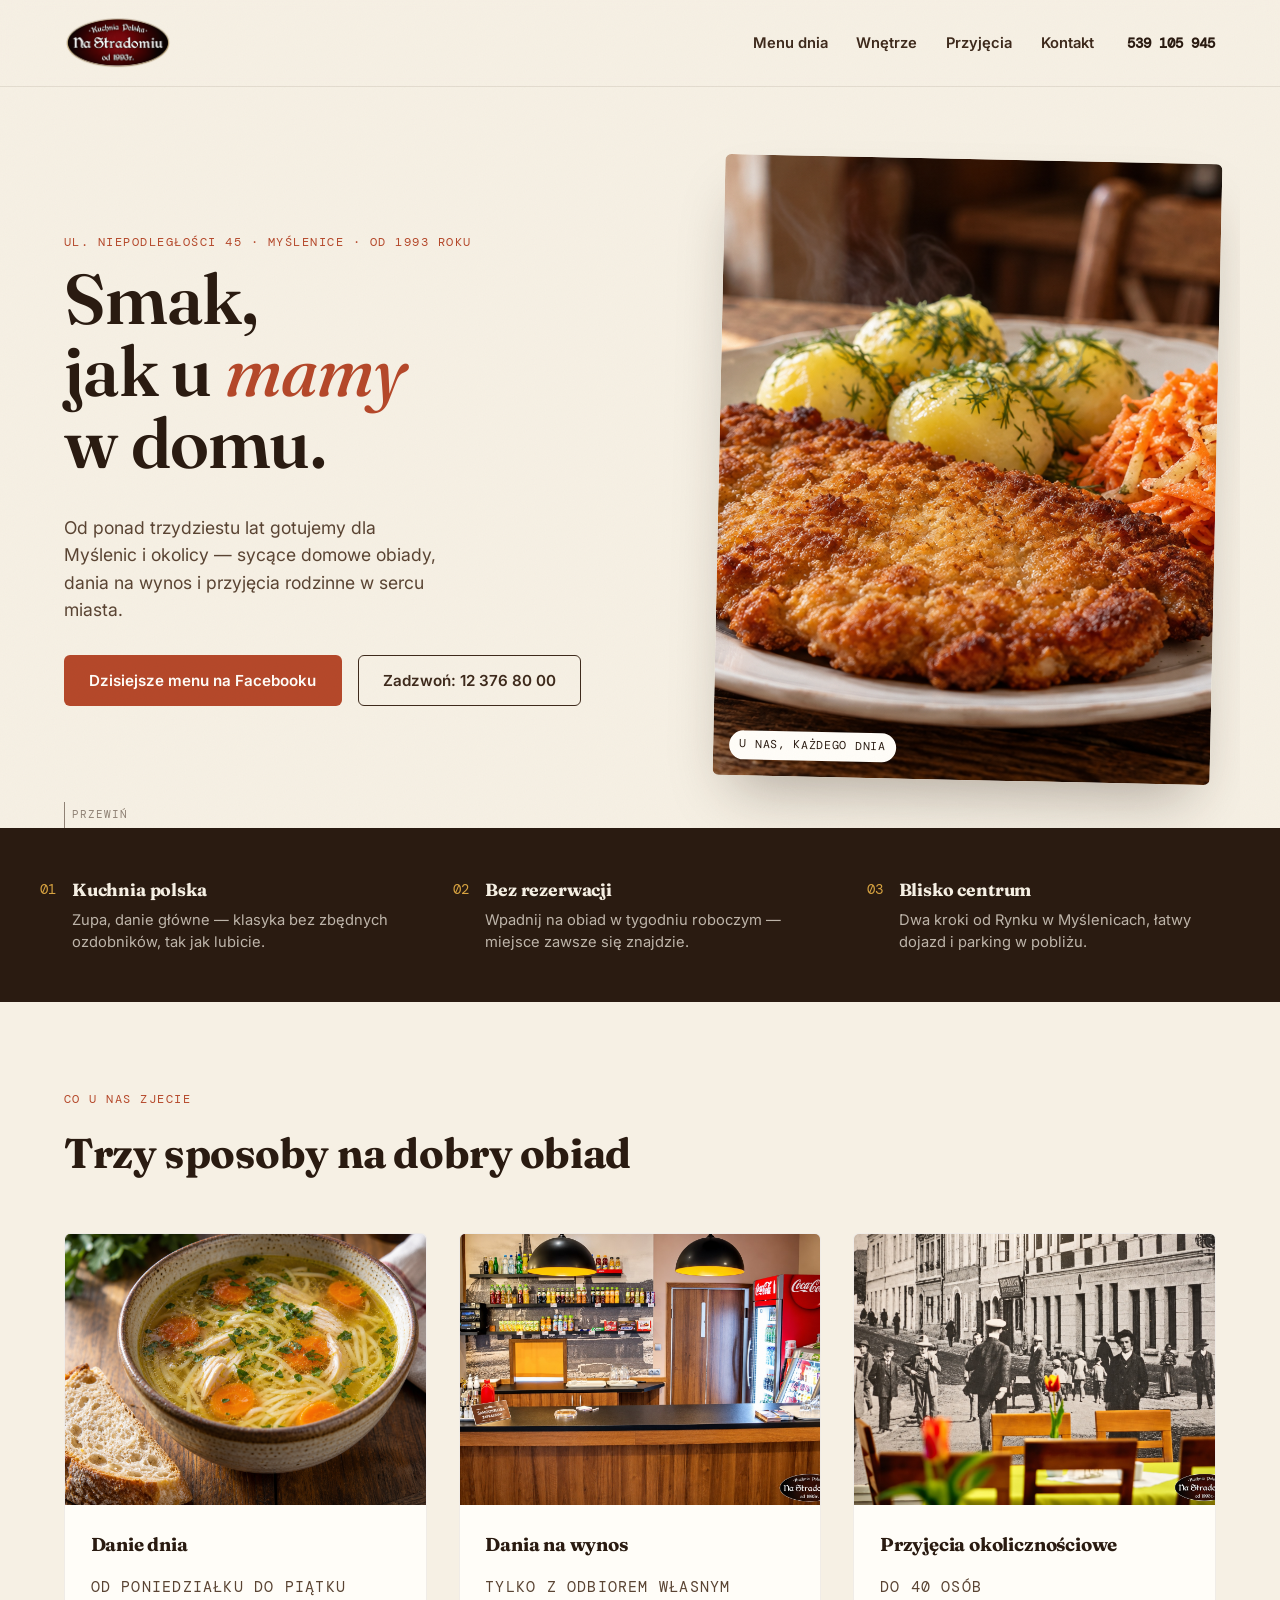
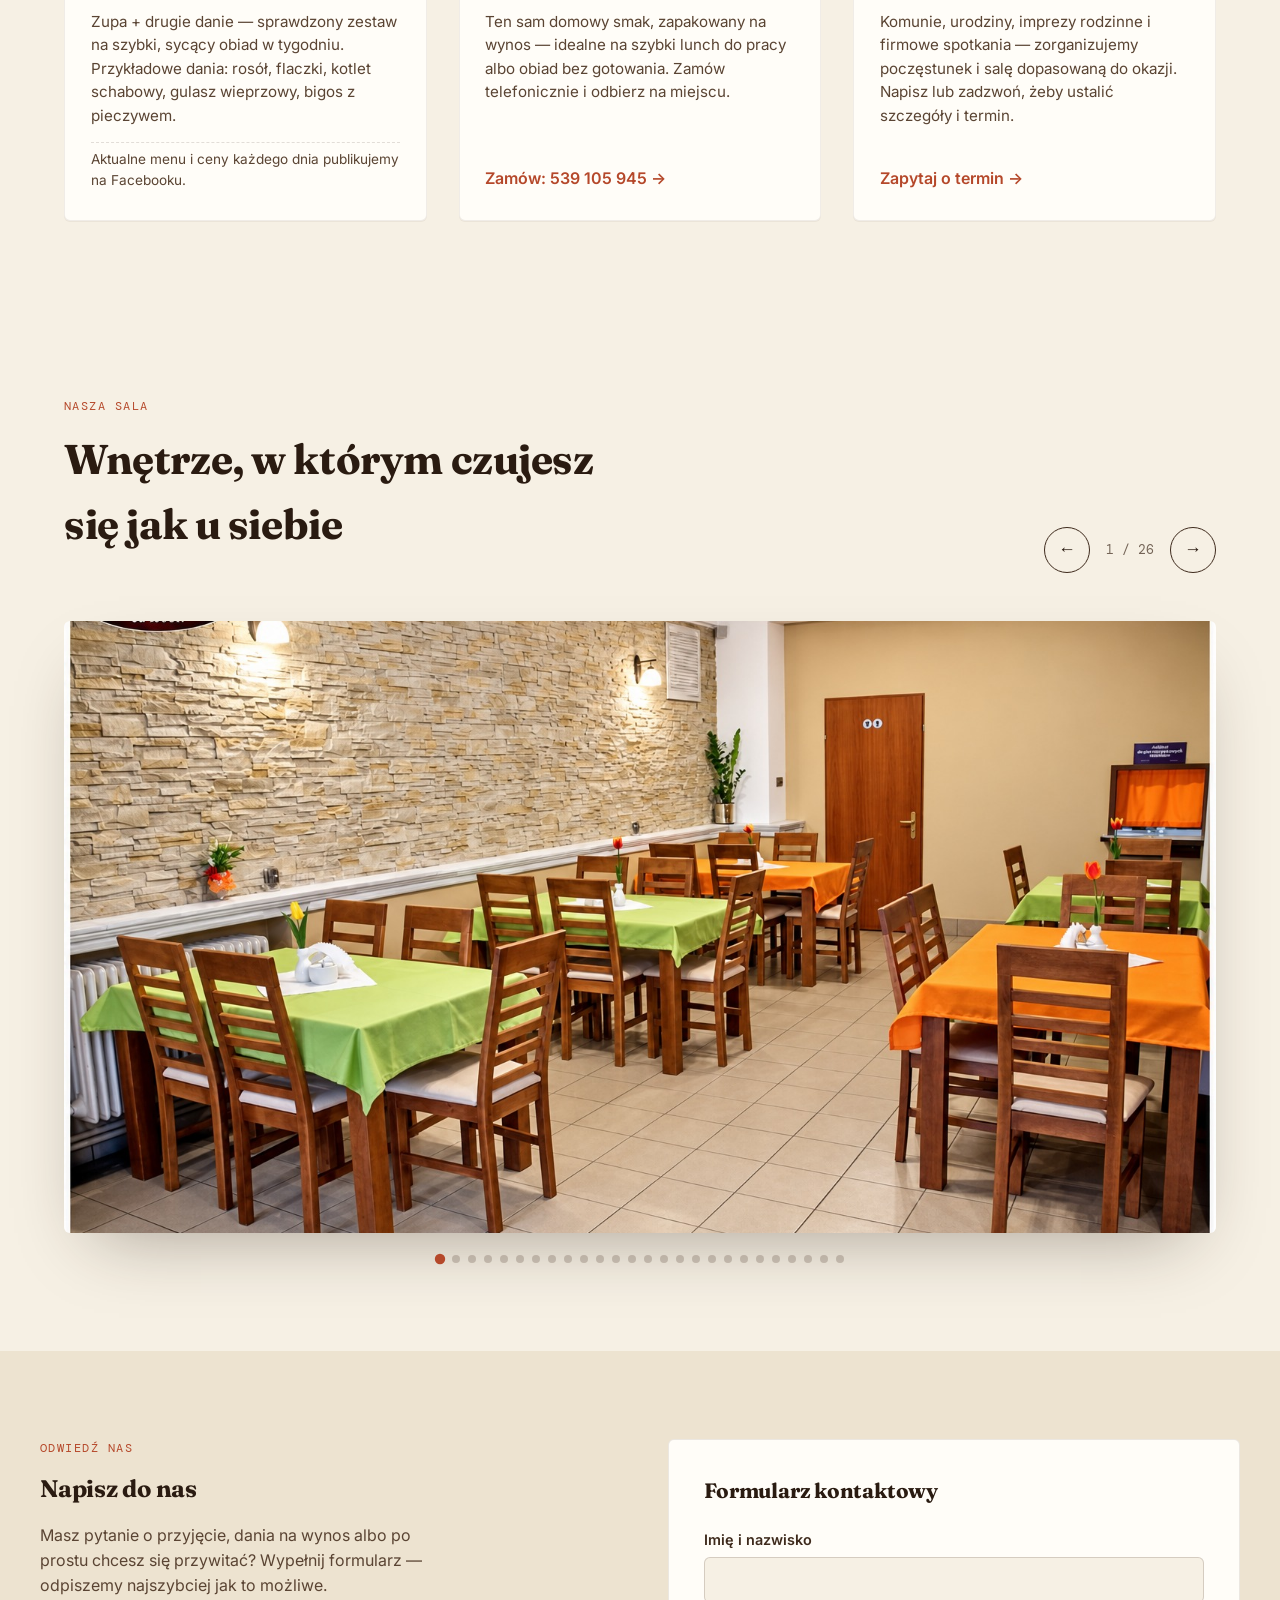
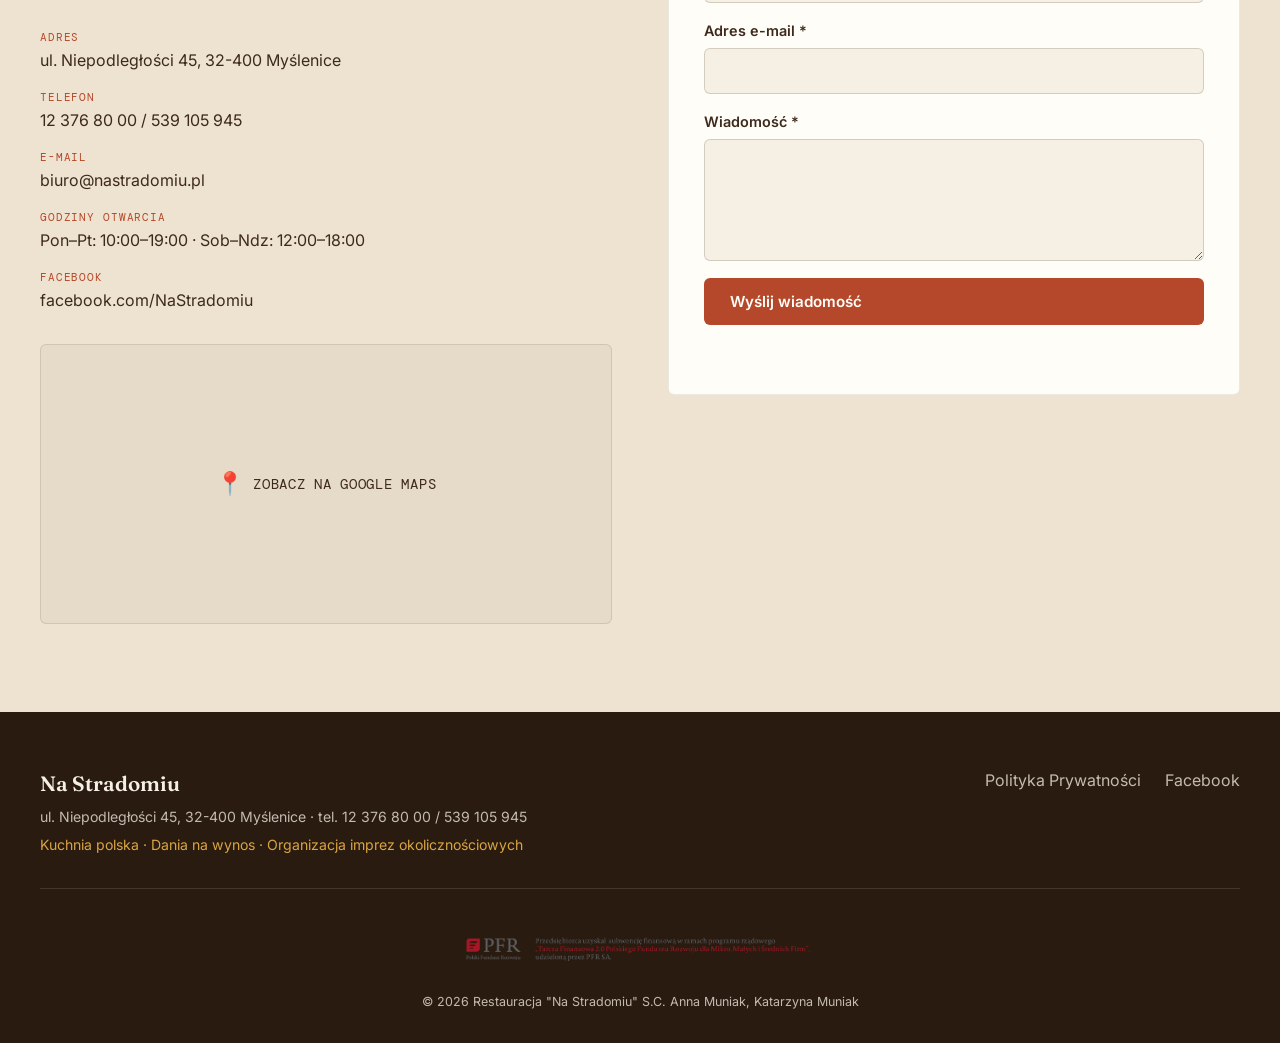
==== nastradomiu-redesign/index.html @ 619c1d96 "Add files via upload" ====
<!DOCTYPE html>
<html lang="pl">
<head>
<meta charset="UTF-8">
<meta name="viewport" content="width=device-width, initial-scale=1.0">
<title>Na Stradomiu — Kuchnia Polska w Myślenicach</title>
<meta name="description" content="Restauracja Na Stradomiu w Myślenicach — domowa kuchnia polska od 1993 roku. Danie dnia, dania na wynos, przyjęcia rodzinne do 40 osób.">
<link rel="preconnect" href="https://fonts.googleapis.com">
<link rel="preconnect" href="https://fonts.gstatic.com" crossorigin>
<link href="https://fonts.googleapis.com/css2?family=Fraunces:ital,opsz,wght@0,9..144,400;0,9..144,500;0,9..144,600;0,9..144,700;1,9..144,500&family=Inter:wght@400;500;600;700&family=DM+Mono:wght@400;500&display=swap" rel="stylesheet">
<link rel="stylesheet" href="styles.css">
</head>
<body>

<div class="grain"></div>

<header class="site-header" id="top">
  <div class="header-inner">
    <a class="brand" href="#top">
      <img class="brand-logo" src="assets/images/logo-transparent.png" alt="Na Stradomiu — Kuchnia Polska, od 1993r.">
    </a>
    <nav class="main-nav" aria-label="Nawigacja główna">
      <a href="#menu">Menu dnia</a>
      <a href="#galeria">Wnętrze</a>
      <a href="#przyjecia">Przyjęcia</a>
      <a href="#kontakt">Kontakt</a>
    </nav>
    <a class="btn btn-ghost header-cta" href="tel:+48539105945">539 105 945</a>
    <button class="nav-toggle" id="navToggle" aria-label="Otwórz menu" aria-expanded="false">
      <span></span><span></span><span></span>
    </button>
  </div>
  <nav class="mobile-nav" id="mobileNav" aria-label="Nawigacja mobilna">
    <a href="#menu">Menu dnia</a>
    <a href="#galeria">Wnętrze</a>
    <a href="#przyjecia">Przyjęcia</a>
    <a href="#kontakt">Kontakt</a>
    <a href="tel:+48539105945">Zadzwoń: 539 105 945</a>
  </nav>
</header>

<main id="main">

  <!-- HERO -->
  <section class="hero" id="hero">
    <canvas id="steamCanvas" aria-hidden="true"></canvas>
    <div class="hero-inner">
      <p class="eyebrow">ul. Niepodległości 45 · Myślenice · od 1993 roku</p>
      <h1 class="hero-title">
        Smak,<br>
        jak u <em>mamy</em> w&nbsp;domu.
      </h1>
      <p class="hero-lede">Od ponad trzydziestu lat gotujemy dla Myślenic i okolicy — sycące domowe obiady, dania na wynos i przyjęcia rodzinne w sercu miasta.</p>
      <div class="hero-actions">
        <a class="btn btn-primary" href="https://www.facebook.com/NaStradomiu/" target="_blank" rel="noopener">Dzisiejsze menu na Facebooku</a>
        <a class="btn btn-outline" href="tel:+48123768000">Zadzwoń: 12 376 80 00</a>
      </div>
    </div>
    <div class="hero-photo" data-parallax>
      <img src="assets/images/hero-daniedomowe.png" alt="Domowy obiad: kotlet schabowy z ziemniakami i surówką" loading="eager">
      <span class="photo-tag">u nas, każdego dnia</span>
    </div>
    <div class="scroll-cue" aria-hidden="true"><span></span>przewiń</div>
  </section>

  <!-- INFO STRIP -->
  <section class="info-strip">
    <div class="info-strip-inner">
      <div class="info-item">
        <span class="info-num">01</span>
        <div>
          <h3>Kuchnia polska</h3>
          <p>Zupa, danie główne — klasyka bez zbędnych ozdobników, tak jak lubicie.</p>
        </div>
      </div>
      <div class="info-item">
        <span class="info-num">02</span>
        <div>
          <h3>Bez rezerwacji</h3>
          <p>Wpadnij na obiad w tygodniu roboczym — miejsce zawsze się znajdzie.</p>
        </div>
      </div>
      <div class="info-item">
        <span class="info-num">03</span>
        <div>
          <h3>Blisko centrum</h3>
          <p>Dwa kroki od Rynku w Myślenicach, łatwy dojazd i parking w pobliżu.</p>
        </div>
      </div>
    </div>
  </section>

  <!-- MENU DNIA / WYNOS / PRZYJĘCIA -->
  <section class="offer" id="menu">
    <div class="section-head reveal">
      <p class="eyebrow">Co u nas zjecie</p>
      <h2>Trzy sposoby na dobry obiad</h2>
    </div>

    <div class="offer-grid">
      <article class="offer-card reveal">
        <div class="offer-photo">
          <img src="assets/images/food-zupa.png" alt="Domowa zupa rosół z makaronem — przykład dania dnia" loading="lazy">
        </div>
        <div class="offer-body">
          <h3>Danie dnia</h3>
          <p class="offer-when">od poniedziałku do piątku</p>
          <p>Zupa + drugie danie — sprawdzony zestaw na szybki, sycący obiad w tygodniu. Przykładowe dania: rosół, flaczki, kotlet schabowy, gulasz wieprzowy, bigos z pieczywem.</p>
          <p class="offer-note">Aktualne menu i ceny każdego dnia publikujemy na <a href="https://www.facebook.com/NaStradomiu/" target="_blank" rel="noopener">Facebooku</a>.</p>
        </div>
      </article>

      <article class="offer-card reveal">
        <div class="offer-photo offer-photo--interior">
          <img src="assets/images/enhanced/nastradomiu-06.jpg" alt="Lada z daniami na wynos w restauracji Na Stradomiu" loading="lazy">
        </div>
        <div class="offer-body">
          <h3>Dania na wynos</h3>
          <p class="offer-when">tylko z odbiorem własnym</p>
          <p>Ten sam domowy smak, zapakowany na wynos — idealne na szybki lunch do pracy albo obiad bez gotowania. Zamów telefonicznie i odbierz na miejscu.</p>
          <a class="text-link" href="tel:+48539105945">Zamów: 539 105 945 →</a>
        </div>
      </article>

      <article class="offer-card reveal" id="przyjecia">
        <div class="offer-photo offer-photo--interior">
          <img src="assets/images/enhanced/nastradomiu-20.jpg" alt="Sala restauracyjna przygotowana na przyjęcie okolicznościowe" loading="lazy">
        </div>
        <div class="offer-body">
          <h3>Przyjęcia okolicznościowe</h3>
          <p class="offer-when">do 40 osób</p>
          <p>Komunie, urodziny, imprezy rodzinne i firmowe spotkania — zorganizujemy poczęstunek i salę dopasowaną do okazji. Napisz lub zadzwoń, żeby ustalić szczegóły i termin.</p>
          <a class="text-link" href="#kontakt">Zapytaj o termin →</a>
        </div>
      </article>
    </div>
  </section>

  <!-- GALLERY -->
  <section class="gallery" id="galeria">
    <div class="section-head reveal gallery-head">
      <div>
        <p class="eyebrow">Nasza sala</p>
        <h2>Wnętrze, w którym czujesz się jak u siebie</h2>
      </div>
      <div class="gallery-controls">
        <button class="gallery-arrow" id="galleryPrev" aria-label="Poprzednie zdjęcie">←</button>
        <span class="gallery-count"><span id="galleryIndex">1</span> / <span id="galleryTotal">26</span></span>
        <button class="gallery-arrow" id="galleryNext" aria-label="Następne zdjęcie">→</button>
      </div>
    </div>
    <div class="carousel reveal">
      <div class="carousel-viewport" id="carouselViewport">
        <div class="carousel-track" id="galleryTrack"></div>
      </div>
      <div class="carousel-dots" id="carouselDots"></div>
    </div>
  </section>

  <!-- MAP + CONTACT -->
  <section class="contact" id="kontakt">
    <div class="contact-grid">
      <div class="contact-info reveal">
        <p class="eyebrow">Odwiedź nas</p>
        <h2>Napisz do nas</h2>
        <p class="contact-text">Masz pytanie o przyjęcie, dania na wynos albo po prostu chcesz się przywitać? Wypełnij formularz — odpiszemy najszybciej jak to możliwe.</p>

        <ul class="contact-list">
          <li>
            <span class="contact-label">Adres</span>
            <a href="https://maps.google.com/maps?ll=49.830799,19.940225&z=18&t=m&hl=pl&gl=PL" target="_blank" rel="noopener">ul. Niepodległości 45, 32-400 Myślenice</a>
          </li>
          <li>
            <span class="contact-label">Telefon</span>
            <a href="tel:+48123768000">12 376 80 00</a> / <a href="tel:+48539105945">539 105 945</a>
          </li>
          <li>
            <span class="contact-label">E-mail</span>
            <a href="mailto:biuro@nastradomiu.pl">biuro@nastradomiu.pl</a>
          </li>
          <li>
            <span class="contact-label">Godziny otwarcia</span>
            Pon–Pt: 10:00–19:00 · Sob–Ndz: 12:00–18:00
          </li>
          <li>
            <span class="contact-label">Facebook</span>
            <a href="https://www.facebook.com/NaStradomiu/" target="_blank" rel="noopener">facebook.com/NaStradomiu</a>
          </li>
        </ul>

        <a class="map-embed map-embed-link" href="https://maps.google.com/maps?ll=49.830799,19.940225&z=18&t=m&hl=pl&gl=PL" target="_blank" rel="noopener">
          <span class="map-embed-icon" aria-hidden="true">📍</span>
          <span>Zobacz na Google Maps</span>
        </a>
      </div>

      <form class="contact-form reveal" id="contactForm" novalidate>
        <h3>Formularz kontaktowy</h3>
        <label>
          <span>Imię i nazwisko</span>
          <input type="text" name="name" autocomplete="name">
        </label>
        <label>
          <span>Adres e-mail *</span>
          <input type="email" name="email" required autocomplete="email">
        </label>
        <label>
          <span>Wiadomość *</span>
          <textarea name="message" rows="5" required></textarea>
        </label>
        <button class="btn btn-primary" type="submit">Wyślij wiadomość</button>
        <p class="form-status" id="formStatus" role="status" aria-live="polite"></p>
      </form>
    </div>
  </section>

</main>

<footer class="site-footer">
  <div class="footer-inner">
    <div class="footer-brand">
      <span class="brand-mark">Na Stradomiu</span>
      <p>ul. Niepodległości 45, 32-400 Myślenice · tel. 12 376 80 00 / 539 105 945</p>
      <p class="footer-tags">Kuchnia polska · Dania na wynos · Organizacja imprez okolicznościowych</p>
    </div>
    <div class="footer-links">
      <a href="polityka-prywatnosci.html">Polityka Prywatności</a>
      <a href="https://www.facebook.com/NaStradomiu/" target="_blank" rel="noopener">Facebook</a>
    </div>
  </div>
  <div class="footer-legal">
    <img src="assets/images/pfr-info.png" alt="Informacja o wsparciu z Polskiego Funduszu Rozwoju" loading="lazy">
    <p>© <span id="year"></span> Restauracja "Na Stradomiu" S.C. Anna Muniak, Katarzyna Muniak</p>
  </div>
</footer>

<div class="toast" id="toast" role="alert" aria-live="assertive"></div>

<script src="https://cdnjs.cloudflare.com/ajax/libs/three.js/r128/three.min.js"></script>
<script src="https://cdnjs.cloudflare.com/ajax/libs/gsap/3.12.5/gsap.min.js"></script>
<script src="https://cdnjs.cloudflare.com/ajax/libs/gsap/3.12.5/ScrollTrigger.min.js"></script>
<script src="script.js"></script>
</body>
</html>
---- nastradomiu-redesign/styles.css ----
/* ===== Tokens ===== */
:root {
  --cream: #F6F0E4;
  --cream-deep: #EDE3D0;
  --brown: #3E2A1C;
  --brown-deep: #2A1B11;
  --terracotta: #B5482A;
  --terracotta-deep: #983A20;
  --mustard: #D9A441;
  --forest: #3B4B33;
  --paper: #FFFDF8;

  --font-display: "Fraunces", serif;
  --font-body: "Inter", sans-serif;
  --font-mono: "DM Mono", monospace;

  --radius: 6px;
  --ease: cubic-bezier(.22,.61,.36,1);
}

* { box-sizing: border-box; }
html { scroll-behavior: smooth; }

body {
  margin: 0;
  background: var(--cream);
  color: var(--brown);
  font-family: var(--font-body);
  font-size: 16px;
  line-height: 1.55;
  -webkit-font-smoothing: antialiased;
}

img { max-width: 100%; display: block; }

a { color: inherit; text-decoration: none; }

h1, h2, h3 {
  font-family: var(--font-display);
  color: var(--brown-deep);
  margin: 0 0 .4em;
  letter-spacing: -0.01em;
}

.eyebrow {
  font-family: var(--font-mono);
  text-transform: uppercase;
  font-size: 0.78rem;
  letter-spacing: 0.12em;
  color: var(--terracotta);
  margin: 0 0 0.9em;
}

.grain {
  position: fixed;
  inset: 0;
  pointer-events: none;
  z-index: 999;
  opacity: 0.035;
  mix-blend-mode: multiply;
  background-image: url("data:image/svg+xml,%3Csvg xmlns='http://www.w3.org/2000/svg' width='120' height='120'%3E%3Cfilter id='n'%3E%3CfeTurbulence type='fractalNoise' baseFrequency='0.9' numOctaves='2' stitchTiles='stitch'/%3E%3C/filter%3E%3Crect width='100%25' height='100%25' filter='url(%23n)'/%3E%3C/svg%3E");
}

/* ===== Buttons ===== */
.btn {
  display: inline-flex;
  align-items: center;
  gap: .5em;
  padding: .85em 1.6em;
  border-radius: var(--radius);
  font-family: var(--font-body);
  font-weight: 600;
  font-size: 0.95rem;
  border: 1.5px solid transparent;
  cursor: pointer;
  transition: transform .25s var(--ease), background .25s var(--ease), color .25s var(--ease), border-color .25s var(--ease);
}
.btn:hover { transform: translateY(-2px); }
.btn:focus-visible { outline: 3px solid var(--mustard); outline-offset: 2px; }

.btn-primary { background: var(--terracotta); color: var(--paper); }
.btn-primary:hover { background: var(--terracotta-deep); }

.btn-outline { border-color: var(--brown); color: var(--brown); background: transparent; }
.btn-outline:hover { background: var(--brown); color: var(--cream); }

.btn-ghost { border-color: transparent; color: var(--brown-deep); font-family: var(--font-mono); font-size: 0.9rem; padding: .6em 0; }
.btn-ghost:hover { color: var(--terracotta); transform: none; }

.text-link { color: var(--terracotta); font-weight: 600; }
.text-link:hover { text-decoration: underline; }

/* ===== Header ===== */
.site-header {
  position: sticky;
  top: 0;
  z-index: 100;
  background: rgba(246, 240, 228, 0.88);
  backdrop-filter: blur(10px);
  border-bottom: 1px solid rgba(62, 42, 28, 0.1);
}
.header-inner {
  max-width: 1200px;
  margin: 0 auto;
  padding: 1rem 1.5rem;
  display: flex;
  align-items: center;
  gap: 2rem;
}
.brand { display: flex; flex-direction: column; line-height: 1.1; }
.brand-mark { font-family: var(--font-display); font-weight: 600; font-size: 1.3rem; color: var(--brown-deep); }
.brand-sub { font-family: var(--font-mono); font-size: 0.68rem; letter-spacing: .06em; color: var(--terracotta); text-transform: uppercase; }
.brand-logo { height: 54px; width: auto; display: block; }

.main-nav { display: flex; gap: 1.8rem; margin-left: auto; }
.main-nav a { font-weight: 600; font-size: 0.92rem; position: relative; padding: .2em 0; }
.main-nav a::after {
  content: ""; position: absolute; left: 0; right: 0; bottom: -2px; height: 2px;
  background: var(--terracotta); transform: scaleX(0); transform-origin: left; transition: transform .3s var(--ease);
}
.main-nav a:hover::after { transform: scaleX(1); }

.header-cta { white-space: nowrap; }

.nav-toggle { display: none; flex-direction: column; gap: 5px; background: none; border: none; cursor: pointer; padding: .4em; }
.nav-toggle span { width: 22px; height: 2px; background: var(--brown-deep); transition: transform .25s var(--ease), opacity .25s var(--ease); }

.mobile-nav {
  display: none;
  flex-direction: column;
  background: var(--paper);
  border-bottom: 1px solid rgba(62,42,28,0.1);
  padding: 1rem 1.5rem 1.5rem;
}
.mobile-nav a { padding: .7em 0; font-weight: 600; border-bottom: 1px solid rgba(62,42,28,0.08); }

/* ===== Hero ===== */
.hero {
  position: relative;
  max-width: 1200px;
  margin: 0 auto;
  padding: 4.5rem 1.5rem 3rem;
  display: grid;
  grid-template-columns: 1.1fr 0.9fr;
  gap: 3rem;
  align-items: center;
  overflow: hidden;
}
#steamCanvas {
  position: absolute;
  top: -10%;
  right: -5%;
  width: 60%;
  height: 120%;
  pointer-events: none;
  opacity: 0.55;
  z-index: 0;
}
.hero-inner { position: relative; z-index: 1; }
.hero-title {
  font-size: clamp(2.6rem, 5.5vw, 4.4rem);
  line-height: 1.02;
  font-weight: 600;
  margin-bottom: 0.5em;
}
.hero-title em { font-style: italic; color: var(--terracotta); font-weight: 500; }
.hero-lede { font-size: 1.1rem; max-width: 34ch; color: #5A4433; margin-bottom: 1.8em; }
.hero-actions { display: flex; flex-wrap: wrap; gap: 1rem; }

.hero-photo {
  position: relative;
  z-index: 1;
  border-radius: var(--radius);
  overflow: hidden;
  aspect-ratio: 4/5;
  box-shadow: 0 30px 60px -20px rgba(42, 27, 17, 0.35);
  transform: rotate(1.2deg);
}
.hero-photo img { width: 100%; height: 100%; object-fit: cover; }
.photo-tag {
  position: absolute;
  bottom: 1rem; left: 1rem;
  background: var(--paper);
  font-family: var(--font-mono);
  font-size: 0.72rem;
  text-transform: uppercase;
  letter-spacing: .06em;
  padding: .5em .9em;
  border-radius: 999px;
  color: var(--brown-deep);
}

.scroll-cue {
  position: absolute;
  bottom: 0; left: 1.5rem;
  display: flex; align-items: center; gap: .6em;
  font-family: var(--font-mono); font-size: 0.7rem; text-transform: uppercase; letter-spacing: .1em;
  color: var(--brown); opacity: .55;
}
.scroll-cue span {
  width: 1px; height: 26px; background: var(--brown);
  animation: scrollpulse 1.8s ease-in-out infinite;
}
@keyframes scrollpulse { 0%,100% { transform: scaleY(1); opacity: .4; } 50% { transform: scaleY(0.5); opacity: 1; } }

/* ===== Info strip ===== */
.info-strip { background: var(--brown-deep); color: var(--cream); padding: 3rem 1.5rem; }
.info-strip-inner {
  max-width: 1200px; margin: 0 auto;
  display: grid; grid-template-columns: repeat(3, 1fr); gap: 2.5rem;
}
.info-item { display: flex; gap: 1rem; }
.info-num { font-family: var(--font-mono); color: var(--mustard); font-size: 0.85rem; padding-top: .2em; }
.info-item h3 { color: var(--cream); font-size: 1.1rem; margin-bottom: .3em; }
.info-item p { margin: 0; font-size: 0.92rem; color: rgba(246,240,228,0.72); }

/* ===== Sections generic ===== */
section { padding: 5.5rem 1.5rem; }
.section-head { max-width: 1200px; margin: 0 auto 3rem; }
.section-head h2 { font-size: clamp(1.9rem, 3.4vw, 2.6rem); max-width: 20ch; }

/* ===== Offer ===== */
.offer { max-width: 1200px; margin: 0 auto; padding-left: 1.5rem; padding-right: 1.5rem; }
.offer-grid { display: grid; grid-template-columns: repeat(3, 1fr); gap: 2rem; }
.offer-card {
  background: var(--paper);
  border-radius: var(--radius);
  overflow: hidden;
  box-shadow: 0 1px 0 rgba(62,42,28,0.06);
  border: 1px solid rgba(62,42,28,0.08);
  display: flex; flex-direction: column;
}
.offer-photo { aspect-ratio: 4/3; overflow: hidden; }
.offer-photo img { width: 100%; height: 100%; object-fit: cover; transition: transform .5s var(--ease); }
.offer-card:hover .offer-photo img { transform: scale(1.06); }
.offer-body { padding: 1.6rem 1.6rem 1.8rem; display: flex; flex-direction: column; gap: .6em; flex: 1; }
.offer-when { font-family: var(--font-mono); font-size: 0.72rem; text-transform: uppercase; letter-spacing: .08em; color: var(--forest); margin: 0; }
.offer-body p { margin: 0; color: #5A4433; font-size: 0.95rem; }
.offer-note { font-size: 0.85rem !important; padding-top: .4em; border-top: 1px dashed rgba(62,42,28,0.15); margin-top: .4em !important; }
.offer-body .text-link { margin-top: auto; padding-top: .5em; }

/* ===== Gallery / carousel ===== */
.gallery { max-width: 1200px; margin: 0 auto; }
.gallery-head { display: flex; align-items: flex-end; justify-content: space-between; gap: 2rem; flex-wrap: wrap; }
.gallery-controls { display: flex; align-items: center; gap: 1rem; }
.gallery-arrow {
  width: 46px; height: 46px;
  border-radius: 50%;
  border: 1.5px solid var(--brown);
  background: transparent;
  color: var(--brown-deep);
  font-size: 1.1rem;
  cursor: pointer;
  display: flex; align-items: center; justify-content: center;
  transition: background .25s var(--ease), color .25s var(--ease), transform .2s var(--ease);
}
.gallery-arrow:hover { background: var(--terracotta); border-color: var(--terracotta); color: var(--paper); transform: scale(1.06); }
.gallery-arrow:focus-visible { outline: 3px solid var(--mustard); outline-offset: 2px; }
.gallery-count { font-family: var(--font-mono); font-size: 0.82rem; color: var(--brown); opacity: .7; min-width: 3.5em; text-align: center; }

.carousel { position: relative; }
.carousel-viewport {
  overflow: hidden;
  border-radius: var(--radius);
  aspect-ratio: 16/8.5;
  box-shadow: 0 30px 70px -30px rgba(42,27,17,0.4);
  cursor: pointer;
}
.carousel-track {
  display: flex;
  height: 100%;
  transition: transform .6s var(--ease);
  will-change: transform;
}
.carousel-track img {
  width: 100%;
  height: 100%;
  flex-shrink: 0;
  object-fit: cover;
}
.carousel-dots {
  display: flex;
  justify-content: center;
  gap: .5rem;
  margin-top: 1.4rem;
}
.carousel-dots button {
  width: 8px; height: 8px;
  border-radius: 50%;
  border: none;
  background: rgba(62,42,28,0.22);
  padding: 0;
  cursor: pointer;
  transition: background .25s var(--ease), transform .25s var(--ease);
}
.carousel-dots button.active { background: var(--terracotta); transform: scale(1.3); }
.carousel-dots button:focus-visible { outline: 2px solid var(--mustard); outline-offset: 2px; }

.lightbox {
  position: fixed; inset: 0; z-index: 200;
  background: rgba(26, 17, 11, 0.92);
  display: none; align-items: center; justify-content: center;
  padding: 2rem;
}
.lightbox.open { display: flex; }
.lightbox img { max-height: 88vh; max-width: 90vw; border-radius: var(--radius); }
.lightbox-close {
  position: absolute; top: 1.5rem; right: 1.5rem;
  background: none; border: none; color: var(--cream); font-size: 2rem; cursor: pointer; line-height: 1;
}

/* ===== Contact ===== */
.contact { background: var(--cream-deep); }
.contact-grid {
  max-width: 1200px; margin: 0 auto;
  display: grid; grid-template-columns: 1fr 1fr; gap: 3.5rem;
  align-items: start;
}
.contact-text { color: #5A4433; max-width: 42ch; }
.contact-list { list-style: none; margin: 2rem 0; padding: 0; display: flex; flex-direction: column; gap: 1rem; }
.contact-list a:hover { color: var(--terracotta); }
.contact-label { display: block; font-family: var(--font-mono); font-size: 0.68rem; text-transform: uppercase; letter-spacing: .08em; color: var(--terracotta); margin-bottom: .2em; }

.map-embed { border-radius: var(--radius); overflow: hidden; border: 1px solid rgba(62,42,28,0.12); }
.map-embed iframe { display: block; }
.map-embed-link {
  display: flex; align-items: center; justify-content: center; gap: .6em;
  height: 280px; background: rgba(62,42,28,0.04);
  font-family: var(--font-mono); font-size: 0.9rem; text-transform: uppercase; letter-spacing: .05em;
  color: var(--brown); text-decoration: none; transition: background .2s ease, color .2s ease;
}
.map-embed-link:hover { background: var(--terracotta); color: var(--paper); }
.map-embed-icon { font-size: 1.4rem; }

.contact-form {
  background: var(--paper);
  padding: 2.2rem;
  border-radius: var(--radius);
  border: 1px solid rgba(62,42,28,0.1);
  display: flex; flex-direction: column; gap: 1.1rem;
}
.contact-form h3 { font-size: 1.3rem; margin-bottom: .2em; }
.contact-form label { display: flex; flex-direction: column; gap: .4em; font-size: 0.9rem; font-weight: 600; }
.contact-form input, .contact-form textarea {
  font-family: var(--font-body);
  font-size: 0.95rem;
  padding: .8em .9em;
  border: 1.5px solid rgba(62,42,28,0.18);
  border-radius: var(--radius);
  background: var(--cream);
  color: var(--brown-deep);
  resize: vertical;
}
.contact-form input:focus, .contact-form textarea:focus {
  outline: none; border-color: var(--terracotta);
}
.form-status { font-size: 0.85rem; margin: 0; min-height: 1.2em; color: var(--forest); font-weight: 600; }

/* ===== Footer ===== */
.site-footer { background: var(--brown-deep); color: rgba(246,240,228,0.75); padding: 3.5rem 1.5rem 2rem; }
.footer-inner {
  max-width: 1200px; margin: 0 auto 2rem;
  display: flex; justify-content: space-between; flex-wrap: wrap; gap: 2rem;
}
.footer-brand .brand-mark { color: var(--cream); }
.footer-brand p { margin: .4em 0 0; font-size: 0.88rem; }
.footer-tags { color: var(--mustard) !important; }
.footer-links { display: flex; gap: 1.5rem; align-items: flex-start; }
.footer-links a:hover { color: var(--mustard); }

.footer-legal {
  max-width: 1200px; margin: 0 auto;
  padding-top: 2rem; border-top: 1px solid rgba(246,240,228,0.12);
  display: flex; flex-direction: column; align-items: center; gap: 1rem; text-align: center;
}
.footer-legal img { max-width: 380px; opacity: 0.9; }
.footer-legal p { font-size: 0.78rem; margin: 0; }

/* ===== Toast ===== */
.toast {
  position: fixed; bottom: 1.5rem; left: 50%; transform: translateX(-50%) translateY(20px);
  background: var(--brown-deep); color: var(--cream);
  padding: .9em 1.4em; border-radius: var(--radius);
  font-size: 0.9rem; font-weight: 600;
  opacity: 0; pointer-events: none;
  transition: opacity .3s var(--ease), transform .3s var(--ease);
  z-index: 300; max-width: 90vw; text-align: center;
}
.toast.show { opacity: 1; transform: translateX(-50%) translateY(0); }

/* ===== Reveal (GSAP hook, CSS fallback) ===== */
.reveal { opacity: 1; }
@media (prefers-reduced-motion: no-preference) {
  .reveal { opacity: 0; transform: translateY(24px); }
}

/* ===== Responsive ===== */
@media (max-width: 900px) {
  .main-nav, .header-cta { display: none; }
  .nav-toggle { display: flex; }
  .mobile-nav.open { display: flex; }

  .hero { grid-template-columns: 1fr; padding-top: 2.5rem; }
  .hero-photo { order: -1; aspect-ratio: 16/10; transform: none; }
  #steamCanvas { display: none; }

  .info-strip-inner { grid-template-columns: 1fr; gap: 1.8rem; }
  .offer-grid { grid-template-columns: 1fr; }
  .contact-grid { grid-template-columns: 1fr; }
  section { padding: 3.5rem 1.2rem; }
  .carousel-viewport { aspect-ratio: 4/3.2; }
  .gallery-head { align-items: flex-start; }
}
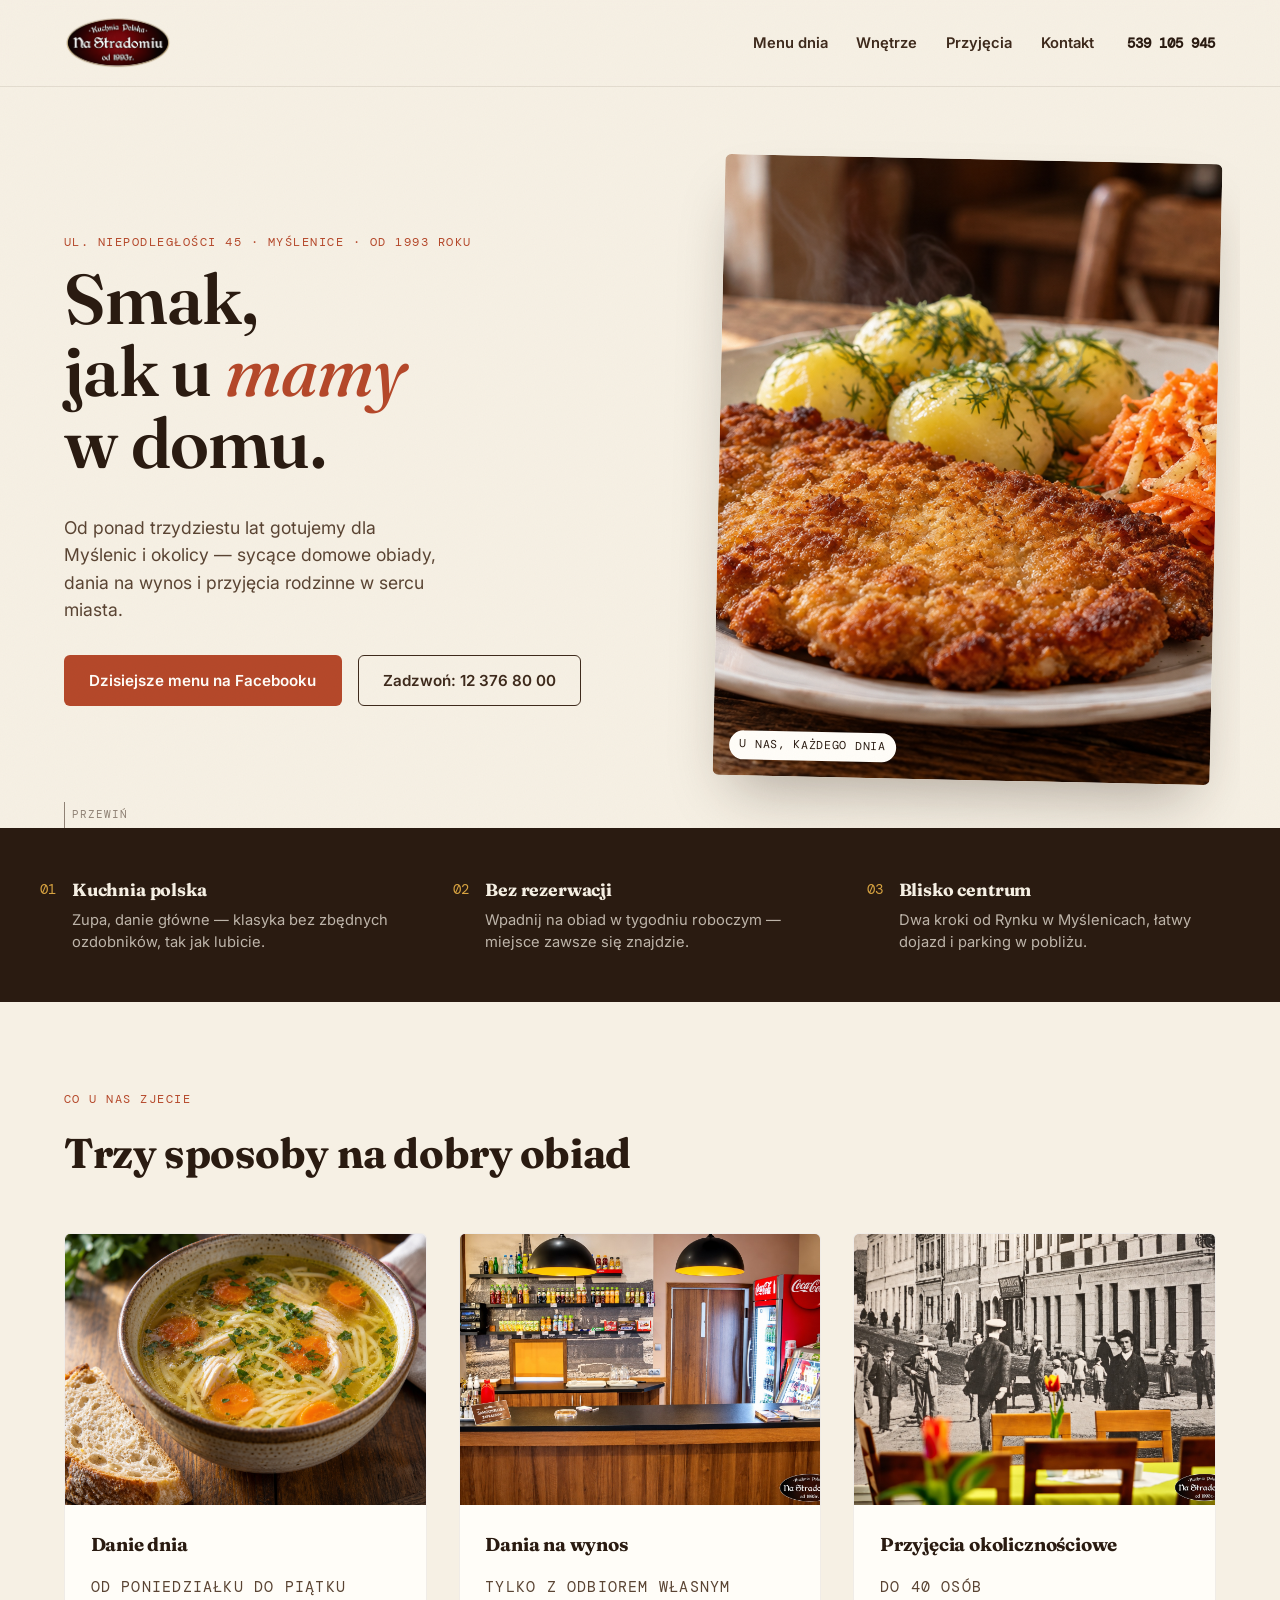
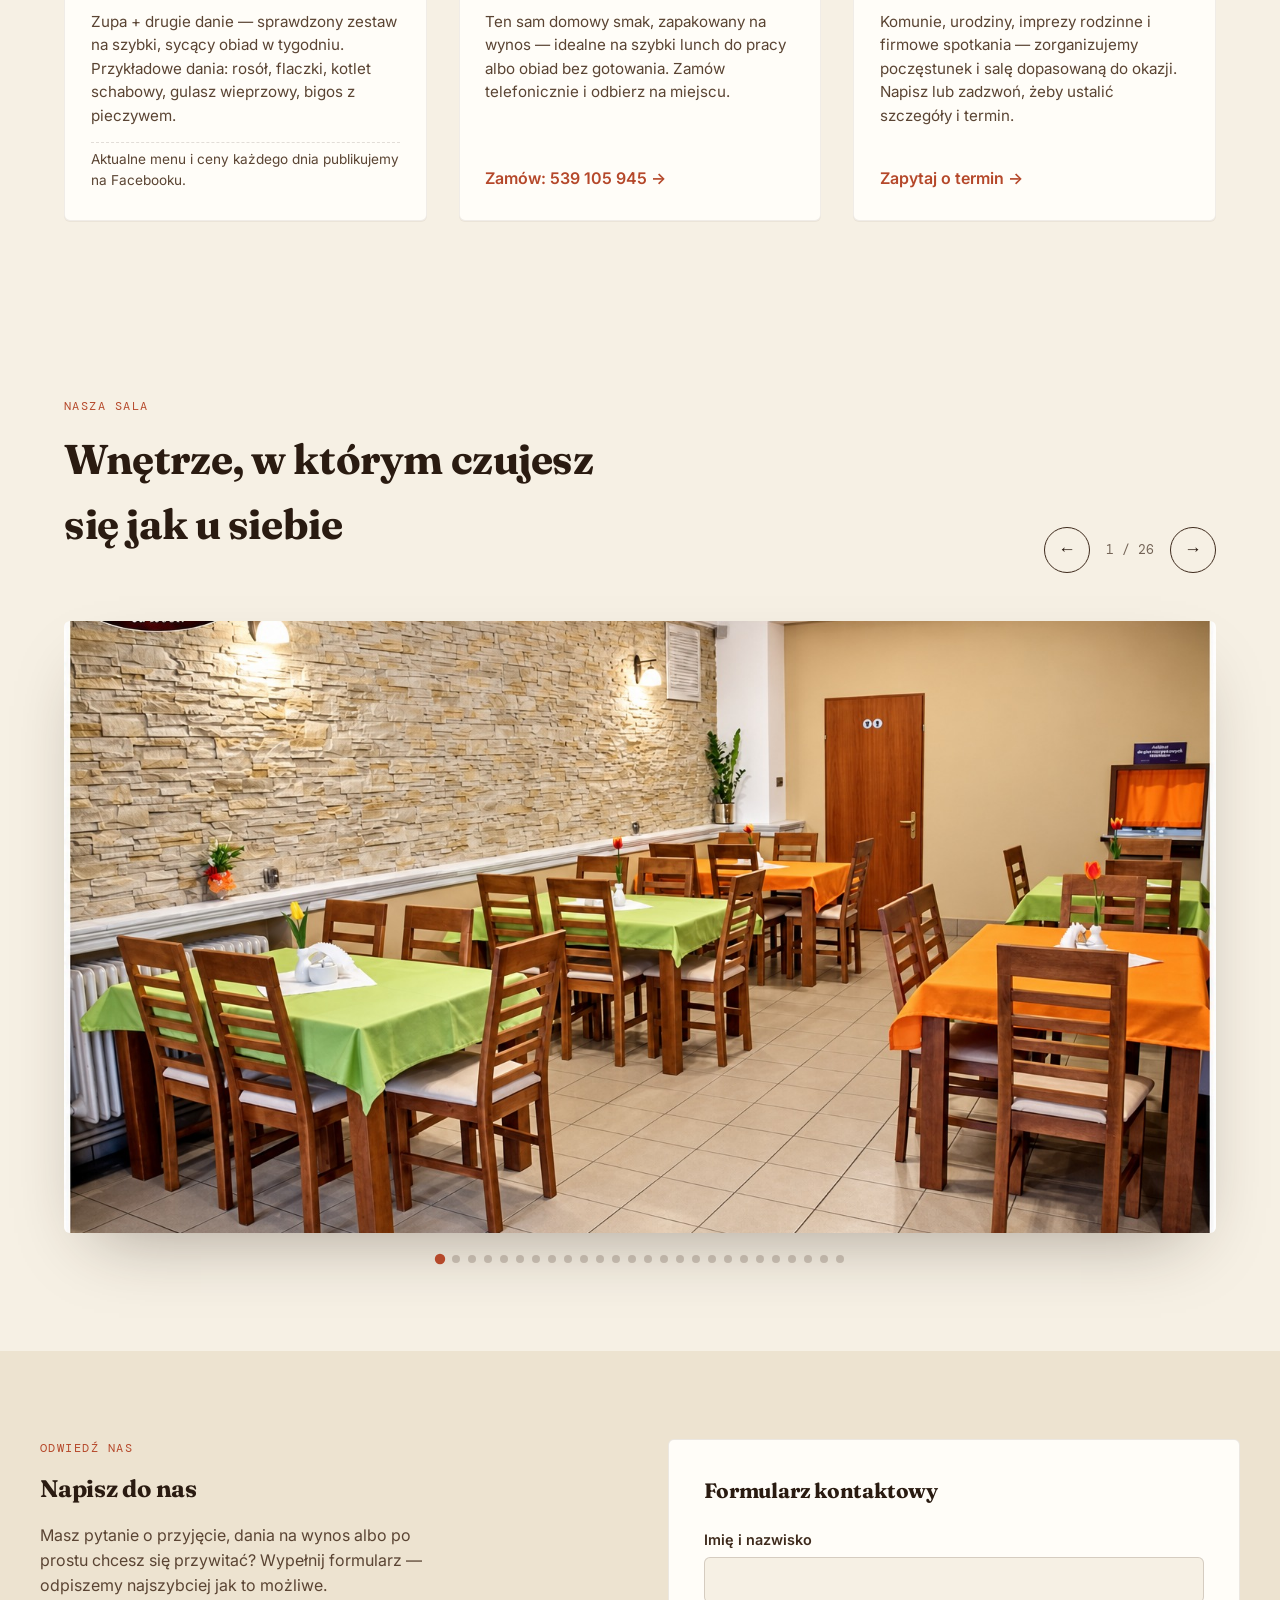
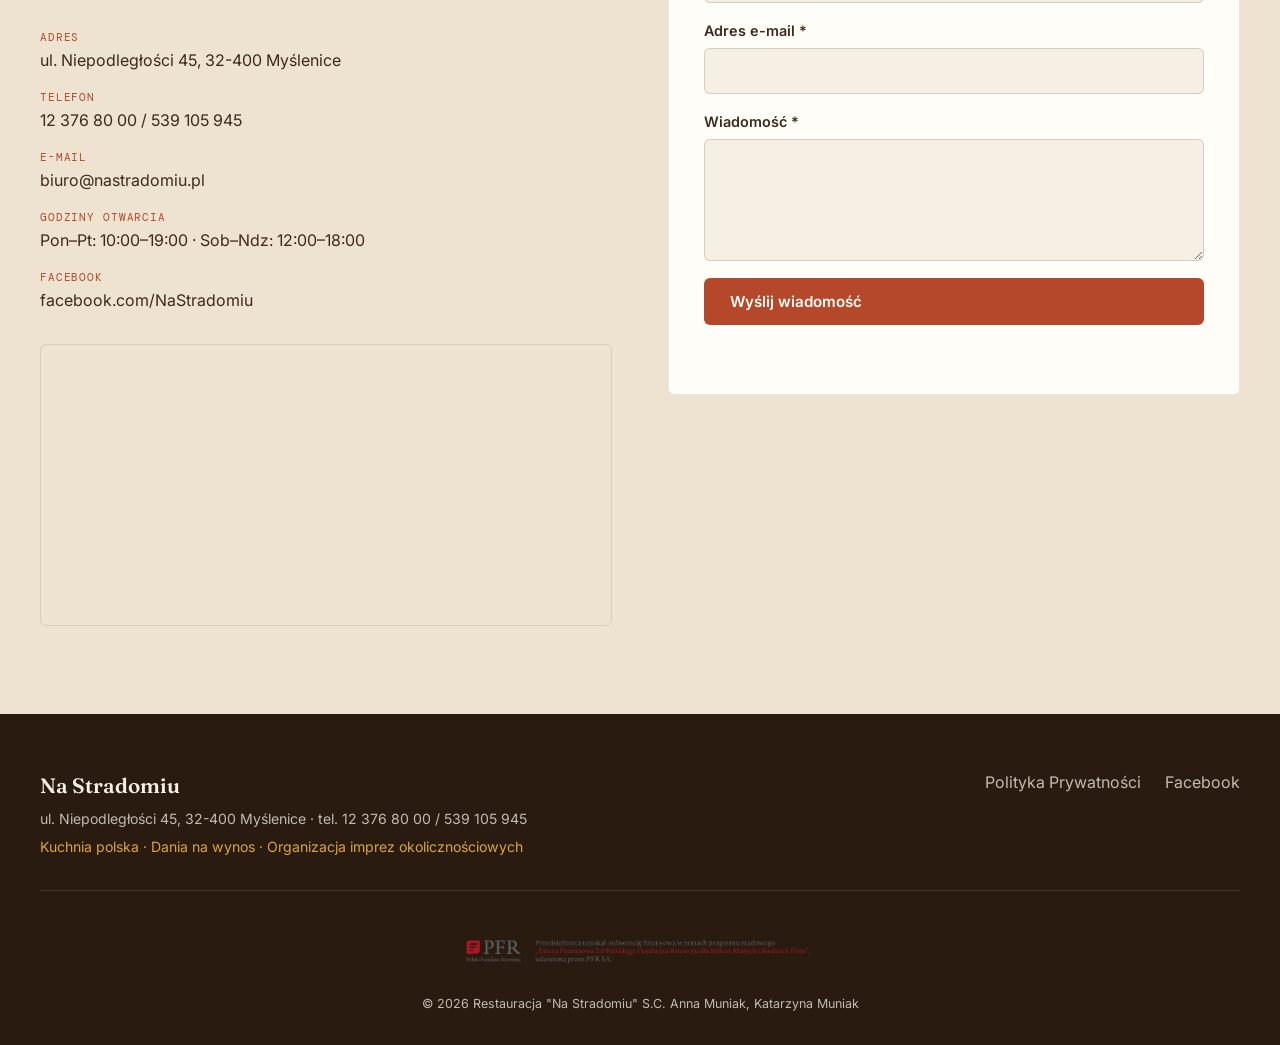
==== commit 0cc72644: "Add files via upload" ====
--- a/nastradomiu-redesign/index.html
+++ b/nastradomiu-redesign/index.html
@@ -188,10 +188,13 @@
           </li>
         </ul>
 
-        <a class="map-embed map-embed-link" href="https://maps.google.com/maps?ll=49.830799,19.940225&z=18&t=m&hl=pl&gl=PL" target="_blank" rel="noopener">
-          <span class="map-embed-icon" aria-hidden="true">📍</span>
-          <span>Zobacz na Google Maps</span>
-        </a>
+        <div class="map-embed">
+          <iframe
+            title="Mapa — Na Stradomiu, ul. Niepodległości 45, Myślenice"
+            src="https://www.google.com/maps?q=ul.+Niepodleg%C5%82o%C5%9Bci+45,+32-400+My%C5%9Blenice&hl=pl&z=17&output=embed"
+            width="100%" height="280" style="border:0" loading="lazy" referrerpolicy="no-referrer-when-downgrade">
+          </iframe>
+        </div>
       </div>
 
       <form class="contact-form reveal" id="contactForm" novalidate>
--- a/nastradomiu-redesign/styles.css
+++ b/nastradomiu-redesign/styles.css
@@ -323,14 +323,6 @@
 
 .map-embed { border-radius: var(--radius); overflow: hidden; border: 1px solid rgba(62,42,28,0.12); }
 .map-embed iframe { display: block; }
-.map-embed-link {
-  display: flex; align-items: center; justify-content: center; gap: .6em;
-  height: 280px; background: rgba(62,42,28,0.04);
-  font-family: var(--font-mono); font-size: 0.9rem; text-transform: uppercase; letter-spacing: .05em;
-  color: var(--brown); text-decoration: none; transition: background .2s ease, color .2s ease;
-}
-.map-embed-link:hover { background: var(--terracotta); color: var(--paper); }
-.map-embed-icon { font-size: 1.4rem; }
 
 .contact-form {
   background: var(--paper);
